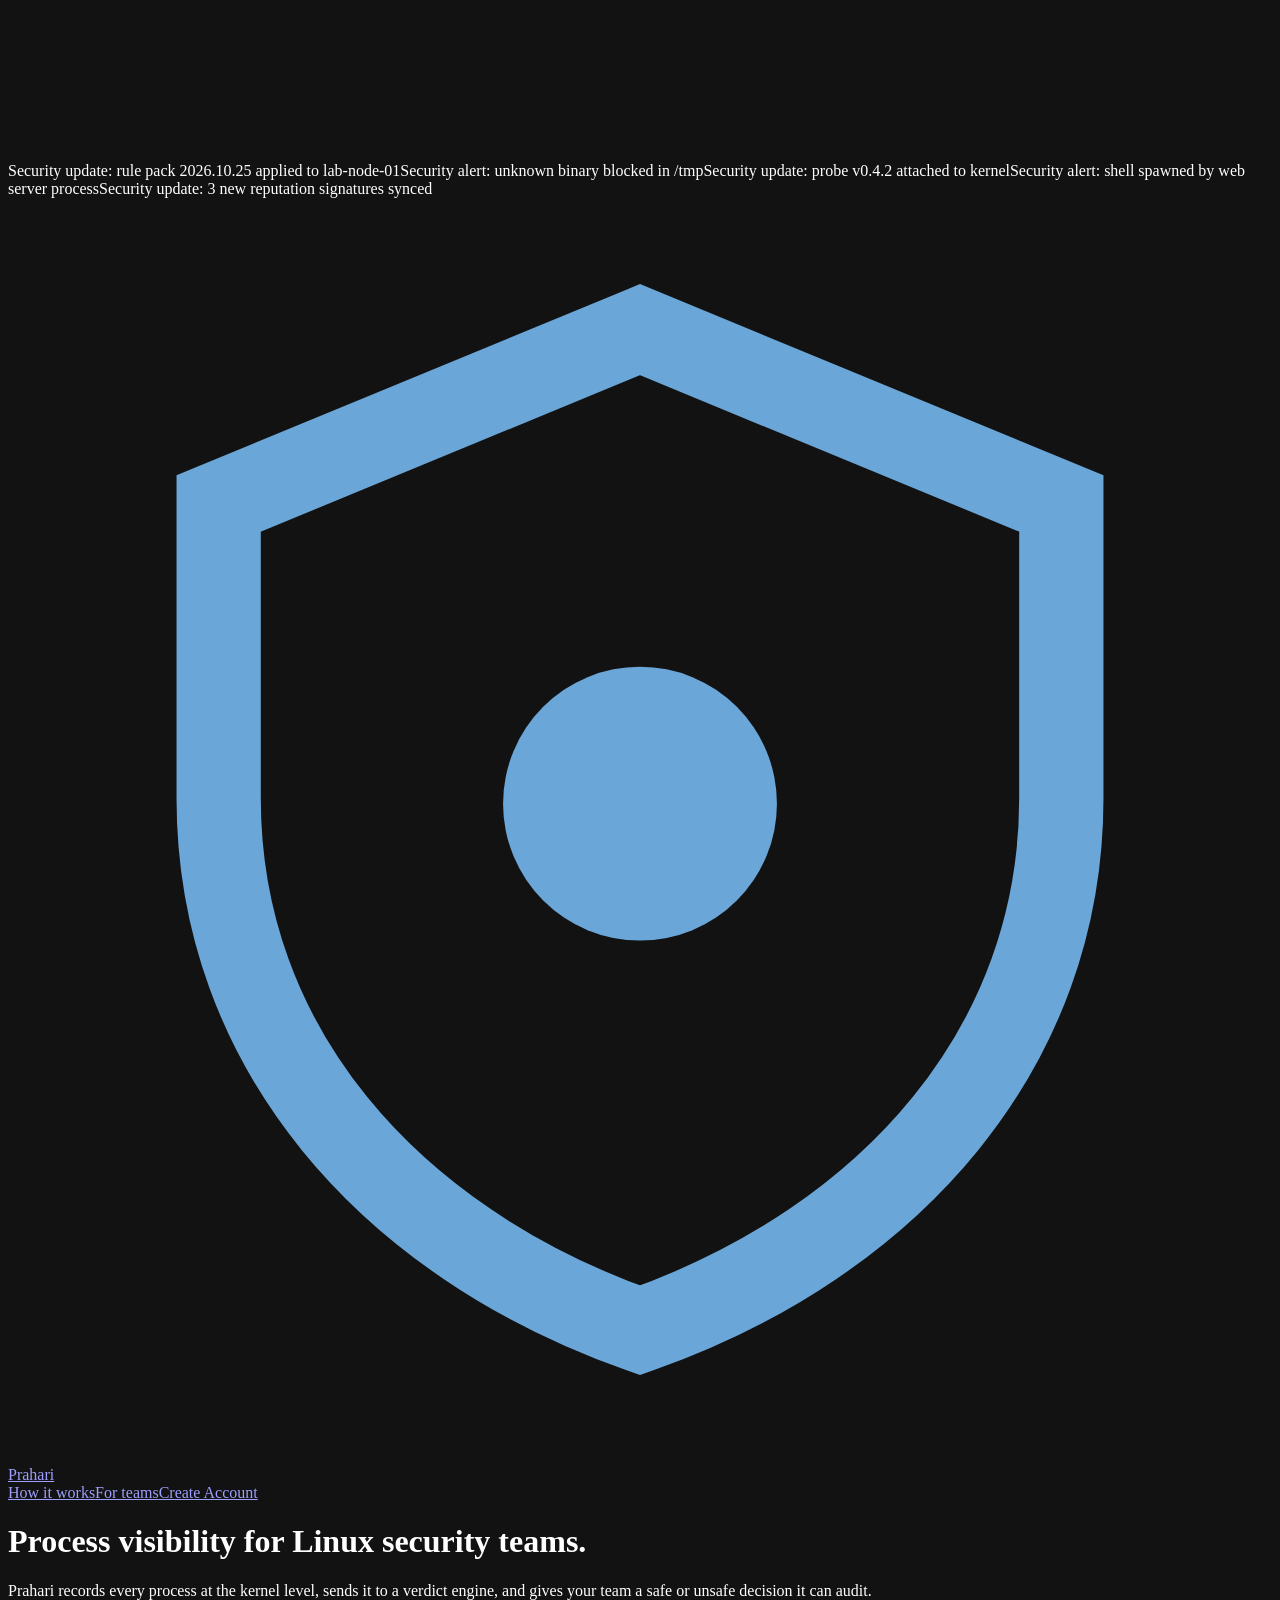
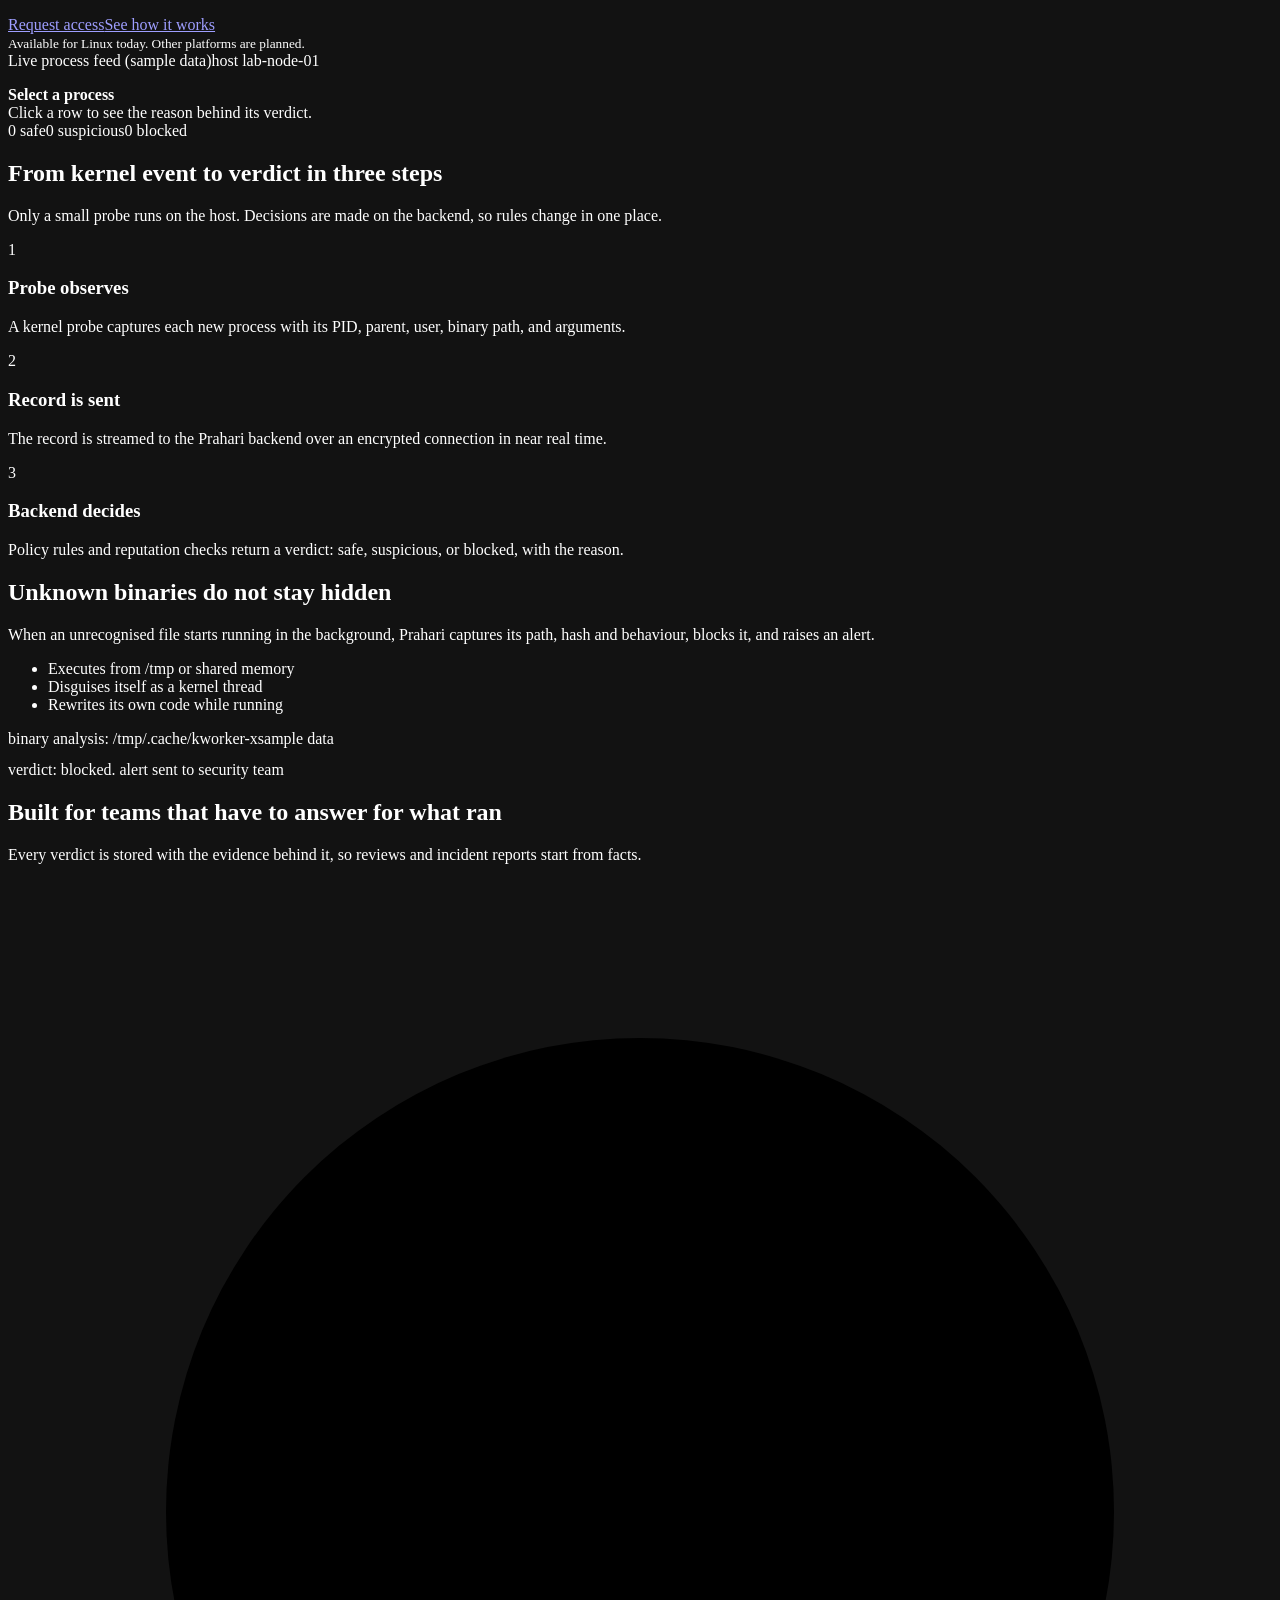
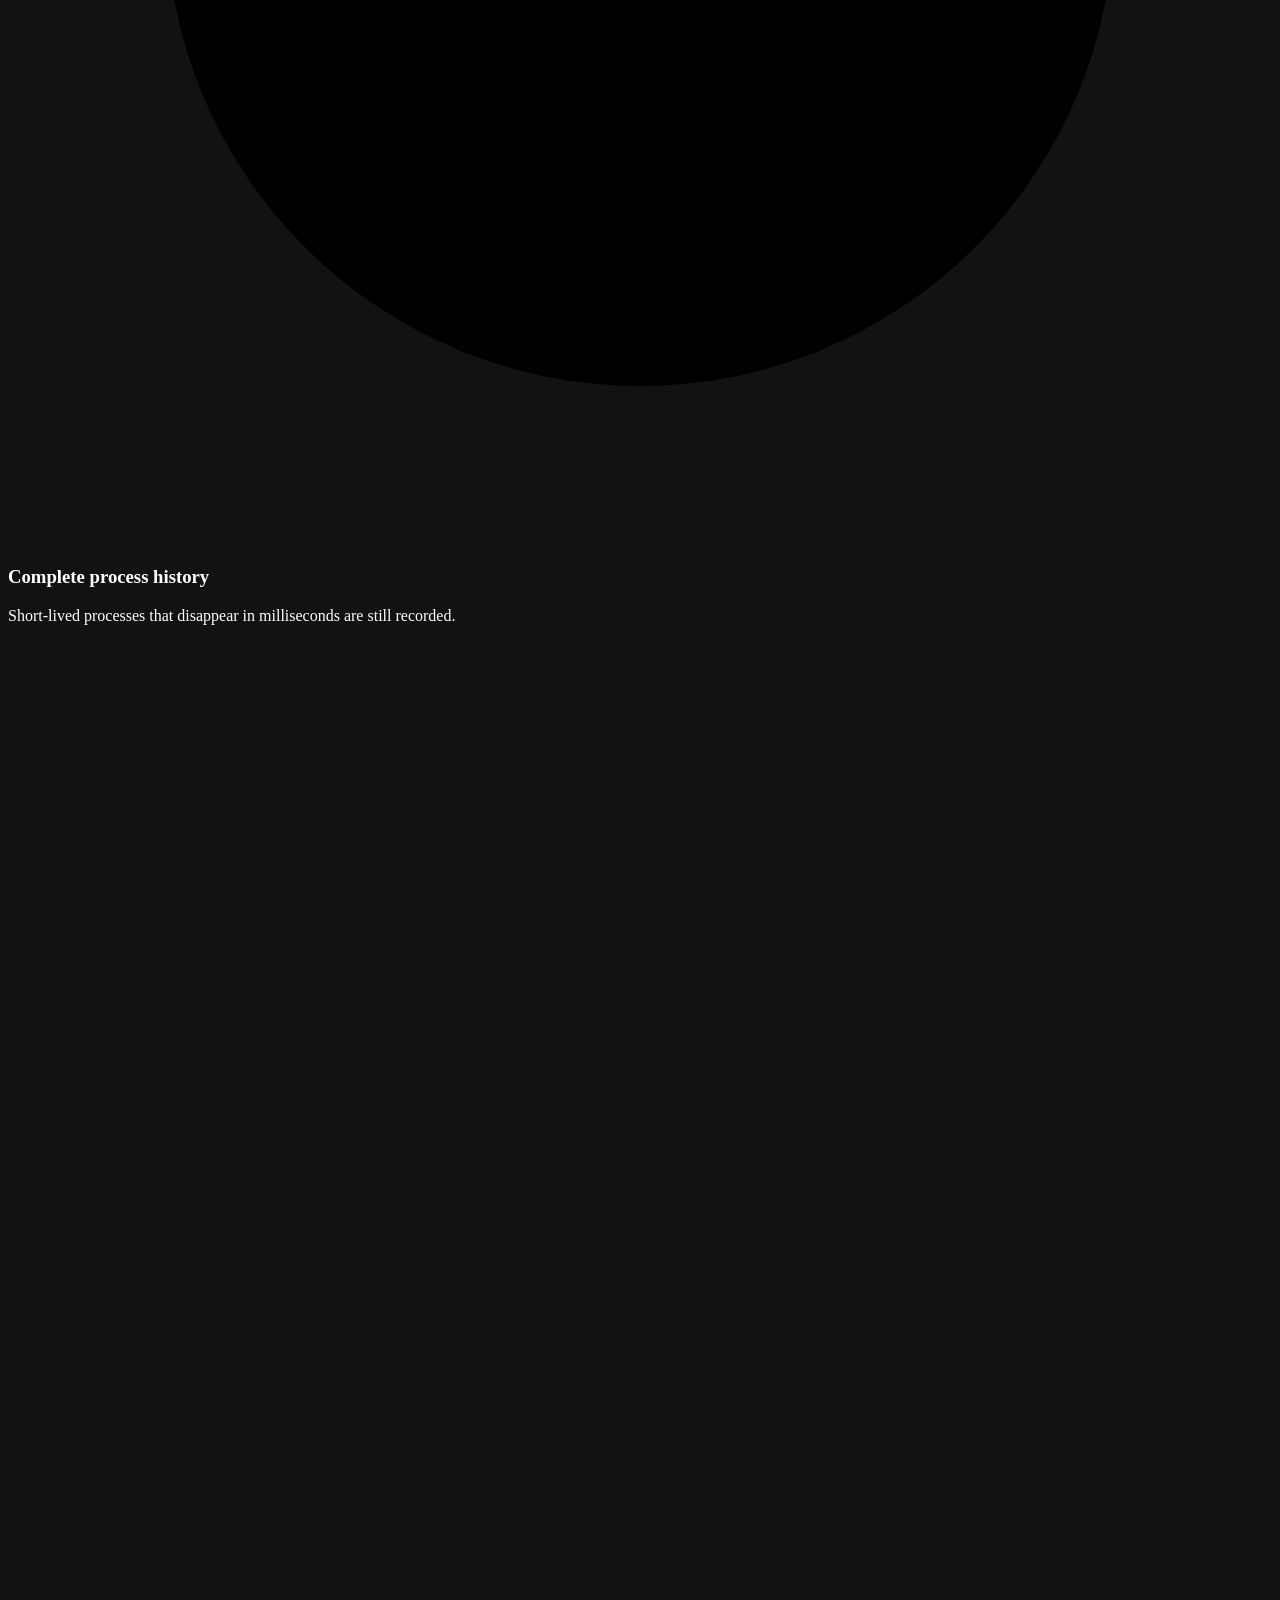
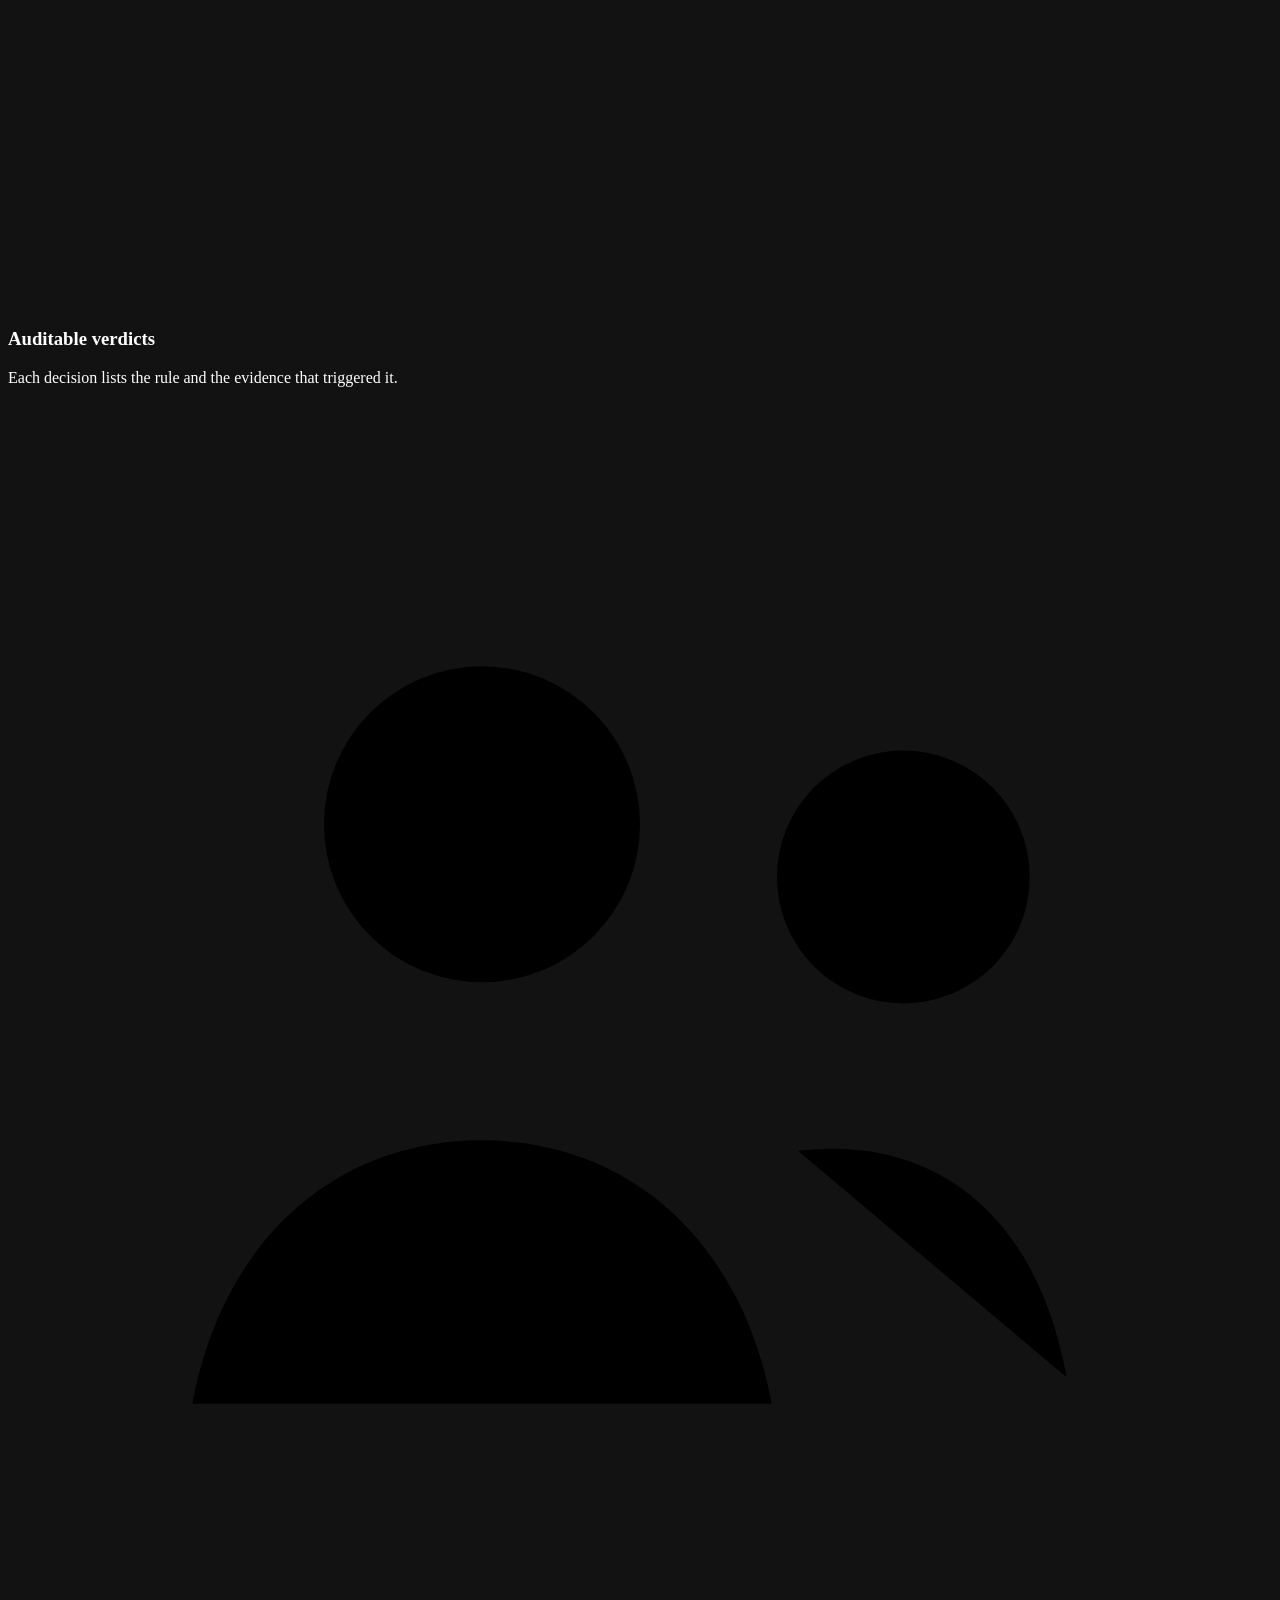
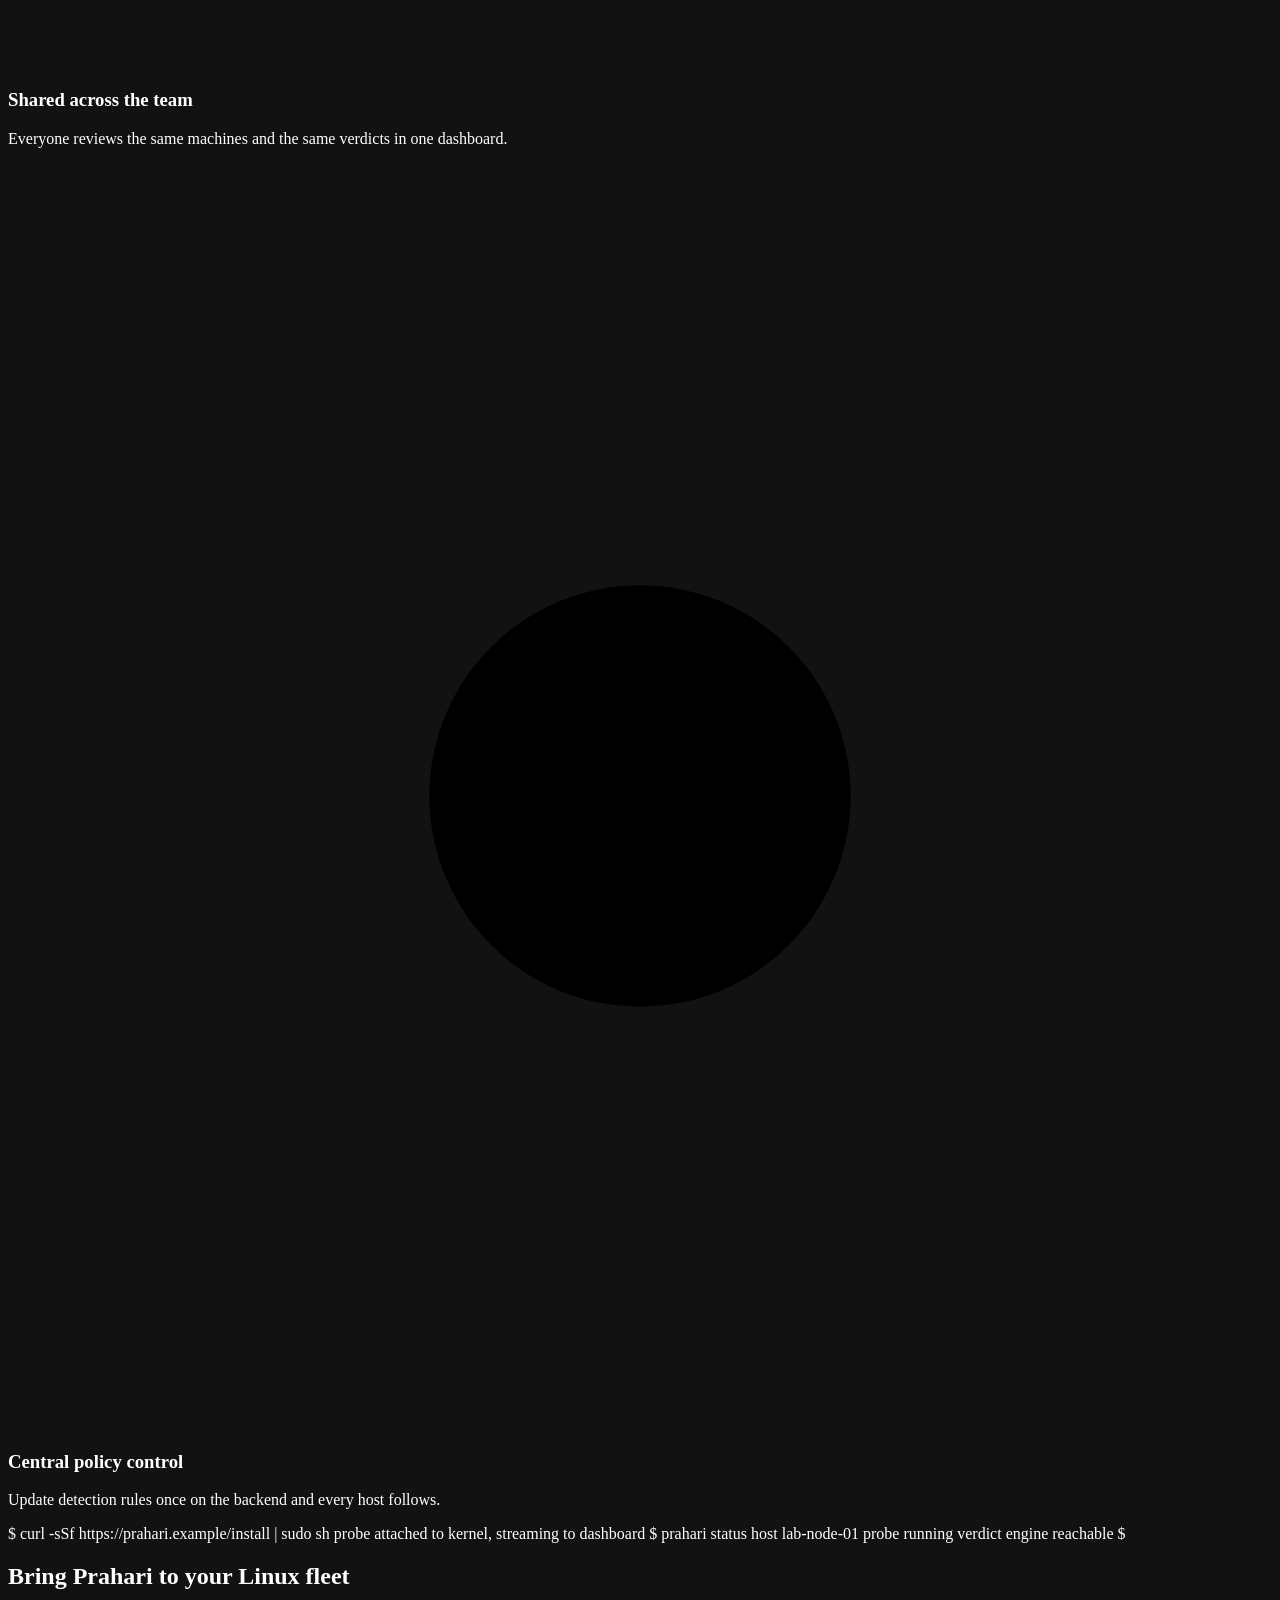
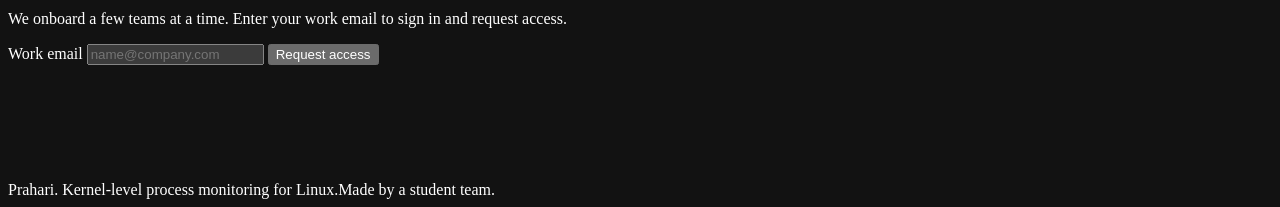
==== Frontend/HTML/index.html @ e9522fd1 "Hackathon project first commit !" ====
<!DOCTYPE html>
<html lang="en">
<head>
<meta charset="utf-8">
<meta name="viewport" content="width=device-width, initial-scale=1, viewport-fit=cover">
<title>Prahari: kernel-level process monitoring for Linux security teams</title>
<meta name="description" content="Prahari records every process at the kernel level on Linux, sends it to a verdict engine, and gives security teams an auditable safe or unsafe decision.">
<meta name="color-scheme" content="dark">
<link rel="preconnect" href="https://fonts.googleapis.com">
<link rel="preconnect" href="https://fonts.gstatic.com" crossorigin>
<link href="https://fonts.googleapis.com/css2?family=IBM+Plex+Sans:wght@400;500;600&family=IBM+Plex+Mono:wght@400;500&display=swap" rel="stylesheet">
<link rel="stylesheet" href="index.css">
</head>
<body>
<div class="cur-dot"></div><div class="cur-ring"></div>
<canvas id="rain" aria-hidden="true"></canvas><div class="vig" aria-hidden="true"></div><div id="alerts" aria-live="polite"></div>
<div class="ticker" aria-hidden="true"><div class="tk"><span class="u">Security update: rule pack 2026.10.25 applied to lab-node-01</span><span class="a">Security alert: unknown binary blocked in /tmp</span><span class="u">Security update: probe v0.4.2 attached to kernel</span><span class="a">Security alert: shell spawned by web server process</span><span class="u">Security update: 3 new reputation signatures synced</span></div></div>
<div class="wrap">
  <nav>
    <a class="logo" href="#top"><svg viewBox="0 0 24 24" fill="none" stroke="#6aa7d8" stroke-width="1.6"><path d="M12 2.5 4 5.8v5.6c0 4.7 3.2 8.4 8 10.1 4.8-1.7 8-5.4 8-10.1V5.8z"/><circle cx="12" cy="11.5" r="2.6" fill="#6aa7d8" stroke="none"/></svg>Prahari</a>
    <div class="links"><a href="#how">How it works</a><a href="#teams">For teams</a><a href="#join" class="btn" data-open-signup>Create Account</a></div>
  </nav>

  <header class="hero" id="top">
    <div>
      <h1 class="in">Process visibility for Linux security teams.</h1>
      <p class="in">Prahari records every process at the kernel level, sends it to a verdict engine, and gives your team a safe or unsafe decision it can audit.</p>
      <div class="cta in"><a class="btn" href="#join" data-open-login>Request access</a><a class="btn ghost" href="#how">See how it works</a></div>
      <small class="in">Available for Linux today. Other platforms are planned.</small>
    </div>

    <div class="scope in" aria-label="Live process feed demo">
      <div class="scope-h"><span class="live"><b></b>Live process feed (sample data)</span><span>host lab-node-01</span></div>
      <ul class="rows" id="rows"></ul>
      <div class="detail" id="detail"><b>Select a process</b><br><span style="color:var(--mute)">Click a row to see the reason behind its verdict.</span></div>
      <div class="counts"><span class="safe" id="c-safe">0 safe</span><span class="warn" id="c-warn">0 suspicious</span><span class="bad" id="c-bad">0 blocked</span></div>
    </div>
  </header>

  <section id="how">
    <h2 class="rv">From kernel event to verdict in three steps</h2>
    <p class="lead rv">Only a small probe runs on the host. Decisions are made on the backend, so rules change in one place.</p>
    <div class="steps rv" id="steps">
      <div class="step"><div class="n">1</div><h3>Probe observes</h3><p>A kernel probe captures each new process with its PID, parent, user, binary path, and arguments.</p></div>
      <div class="step"><div class="n">2</div><h3>Record is sent</h3><p>The record is streamed to the Prahari backend over an encrypted connection in near real time.</p></div>
      <div class="step"><div class="n">3</div><h3>Backend decides</h3><p>Policy rules and reputation checks return a verdict: safe, suspicious, or blocked, with the reason.</p></div>
    </div>
  </section>

  <section id="threats">
    <div class="cols2">
      <div class="rv">
        <h2>Unknown binaries do not stay hidden</h2>
        <p class="lead">When an unrecognised file starts running in the background, Prahari captures its path, hash and behaviour, blocks it, and raises an alert.</p>
        <ul class="pts"><li>Executes from /tmp or shared memory</li><li>Disguises itself as a kernel thread</li><li>Rewrites its own code while running</li></ul>
      </div>
      <div class="dumpbox rv" aria-label="Binary analysis demo">
        <div class="h"><span>binary analysis: /tmp/.cache/kworker-x</span><span>sample data</span></div>
        <pre id="dump"></pre>
        <div class="f">verdict: blocked. alert sent to security team</div>
      </div>
    </div>
  </section>

  <section id="teams">
    <h2 class="rv">Built for teams that have to answer for what ran</h2>
    <p class="lead rv">Every verdict is stored with the evidence behind it, so reviews and incident reports start from facts.</p>
    <div class="caps rv">
      <div class="cap"><svg viewBox="0 0 24 24"><circle cx="12" cy="12" r="9"/><path d="M12 7v5l3 2"/></svg><h3>Complete process history</h3><p>Short-lived processes that disappear in milliseconds are still recorded.</p></div>
      <div class="cap"><svg viewBox="0 0 24 24"><path d="M4 5h16M4 12h16M4 19h10"/></svg><h3>Auditable verdicts</h3><p>Each decision lists the rule and the evidence that triggered it.</p></div>
      <div class="cap"><svg viewBox="0 0 24 24"><circle cx="9" cy="8" r="3"/><circle cx="17" cy="9" r="2.4"/><path d="M3.5 19c.6-3.2 2.8-5 5.5-5s4.9 1.8 5.5 5M15 14.2c2.4-.3 4.5 1 5.1 4.3"/></svg><h3>Shared across the team</h3><p>Everyone reviews the same machines and the same verdicts in one dashboard.</p></div>
      <div class="cap"><svg viewBox="0 0 24 24"><path d="M12 3v4M12 17v4M3 12h4M17 12h4"/><circle cx="12" cy="12" r="4"/></svg><h3>Central policy control</h3><p>Update detection rules once on the backend and every host follows.</p></div>
    </div>
    <div class="term rv" aria-label="Example install">$ curl -sSf https://prahari.example/install | sudo sh
<span>probe attached to kernel, streaming to dashboard</span>
$ prahari status
<span>host lab-node-01   probe running   verdict engine reachable</span>
$ <i></i></div>
  </section>

  <section id="join" style="padding-bottom:100px">
    <div class="join rv">
      <div>
        <h2>Bring Prahari to your Linux fleet</h2>
        <p class="lead">We onboard a few teams at a time. Enter your work email to sign in and request access.</p>
      </div>
      <form id="f" novalidate>
        <label for="em">Work email</label>
        <input id="em" type="email" placeholder="name@company.com" autocomplete="email" required>
        <button class="btn" type="submit">Request access</button>
        <p class="ok" id="msg" role="status"></p>
      </form>
    </div>
  </section>

  <footer><span>Prahari. Kernel-level process monitoring for Linux.</span><span>Made by a student team.</span></footer>
</div>

<!-- ==================== Login modal (logic from login.js) ==================== -->
<div class="modal" id="login-modal" role="dialog" aria-modal="true" aria-labelledby="login-title" hidden>
  <div class="modal-card">
    <button type="button" class="modal-close" id="login-close" aria-label="Close">&times;</button>
    <h2 id="login-title">Sign in to Prahari</h2>
    <p class="sub">Use your work email and password. We will send a verification code next.</p>

    <form id="login-form" novalidate>
      <div class="field">
        <label for="li-email">Work email</label>
        <input id="li-email" type="email" placeholder="name@company.com" autocomplete="email">
        <p class="field-err" id="li-err-email"></p>
      </div>

      <div class="field">
        <label for="li-password">Password</label>
        <div class="pw-wrap">
          <input id="li-password" type="password" autocomplete="current-password" placeholder="Your password">
          <button type="button" class="password-toggle" data-target="li-password" aria-label="Show password">
            <svg class="eye-on" viewBox="0 0 24 24"><path d="M2 12s3.6-6.5 10-6.5S22 12 22 12s-3.6 6.5-10 6.5S2 12 2 12z"/><circle cx="12" cy="12" r="3"/></svg>
            <svg class="eye-off" viewBox="0 0 24 24"><path d="M3 3l18 18M10.6 6.2A9.9 9.9 0 0 1 12 6c6.4 0 10 6 10 6a17 17 0 0 1-3.2 3.9M6.5 7.6C3.9 9.3 2 12 2 12s3.6 6 10 6c1.5 0 2.8-.3 4-.8"/><path d="M9.9 10a3 3 0 0 0 4.1 4.1"/></svg>
          </button>
        </div>
        <p class="field-err" id="li-err-password"></p>
      </div>

      <button type="submit" class="btn card-submit">Sign in</button>
      <p class="card-status" id="login-status" role="status"></p>
      <p class="switch">New here? <button type="button" class="linkbtn" data-switch-signup>Create an account</button></p>
    </form>
  </div>
</div>

<!-- ==================== Signup modal (logic from signup.js) ==================== -->
<div class="modal" id="signup-modal" role="dialog" aria-modal="true" aria-labelledby="signup-title" hidden>
  <div class="modal-card wide">
    <button type="button" class="modal-close" id="signup-close" aria-label="Close">&times;</button>

    <form id="signupForm" novalidate>
      <h2 id="signup-title">Create your Prahari account</h2>
      <p class="sub">Fill in your details. We will send a verification code to your email.</p>

      <div class="row2">
        <div class="field">
          <label for="firstName">First name</label>
          <input id="firstName" type="text" autocomplete="given-name">
          <p class="field-err" id="firstNameError"></p>
        </div>
        <div class="field">
          <label for="lastName">Last name</label>
          <input id="lastName" type="text" autocomplete="family-name">
          <p class="field-err" id="lastNameError"></p>
        </div>
      </div>

      <div class="field">
        <label for="username">Username</label>
        <input id="username" type="text" autocomplete="username" placeholder="letters, numbers, underscore">
        <p class="field-err" id="usernameError"></p>
      </div>

      <div class="field">
        <label for="email">Work email</label>
        <input id="email" type="email" autocomplete="email" placeholder="name@company.com">
        <p class="field-err" id="emailError"></p>
      </div>

      <div class="field">
        <label for="institution">Institution / Company</label>
        <input id="institution" type="text" autocomplete="organization">
        <p class="field-err" id="institutionError"></p>
      </div>

      <div class="field">
        <label id="interestLabel">Interest</label>
        <div class="picker" id="interestPicker">
          <button type="button" class="picker-trigger" id="interestTrigger" aria-haspopup="listbox" aria-expanded="false" aria-labelledby="interestLabel interestTrigger">
            <span class="picker-icon" id="triggerIcon"></span>
            <span id="triggerText">Select your interest</span>
            <span class="chev" aria-hidden="true">&#9662;</span>
          </button>
          <input type="hidden" id="interest">
          <div class="picker-panel" id="interestPanel" role="listbox" hidden>
            <!-- Change data-value to match the values your backend expects -->
            <button type="button" class="interest-card" role="option" aria-selected="false" data-value="security" data-label="Security / SOC">
              <svg viewBox="0 0 24 24"><path d="M12 2.5 4 5.8v5.6c0 4.7 3.2 8.4 8 10.1 4.8-1.7 8-5.4 8-10.1V5.8z"/></svg><span>Security / SOC</span>
            </button>
            <button type="button" class="interest-card" role="option" aria-selected="false" data-value="devops" data-label="DevOps / SRE">
              <svg viewBox="0 0 24 24"><path d="M4 6h16v5H4zM4 13h16v5H4z"/><path d="M7 8.5h.01M7 15.5h.01"/></svg><span>DevOps / SRE</span>
            </button>
            <button type="button" class="interest-card" role="option" aria-selected="false" data-value="development" data-label="Software development">
              <svg viewBox="0 0 24 24"><path d="m8 7-5 5 5 5M16 7l5 5-5 5M14 5l-4 14"/></svg><span>Software development</span>
            </button>
            <button type="button" class="interest-card" role="option" aria-selected="false" data-value="research" data-label="Research / Academia">
              <svg viewBox="0 0 24 24"><circle cx="11" cy="11" r="6"/><path d="m20 20-4.2-4.2"/></svg><span>Research / Academia</span>
            </button>
            <button type="button" class="interest-card" role="option" aria-selected="false" data-value="other" data-label="Other">
              <svg viewBox="0 0 24 24"><circle cx="6" cy="12" r="1.4"/><circle cx="12" cy="12" r="1.4"/><circle cx="18" cy="12" r="1.4"/></svg><span>Other</span>
            </button>
          </div>
        </div>
        <p class="field-err" id="interestError"></p>
      </div>

      <div class="field">
        <label for="password">Password</label>
        <div class="pw-wrap">
          <input id="password" type="password" autocomplete="new-password" placeholder="At least 8 characters">
          <button type="button" class="su-toggle" data-target="password" aria-label="Show password">Show</button>
        </div>
        <div class="strength" aria-hidden="true"><span></span><span></span><span></span><span></span></div>
        <p class="field-err" id="passwordError"></p>
      </div>

      <div class="field">
        <label for="confirmPassword">Confirm password</label>
        <div class="pw-wrap">
          <input id="confirmPassword" type="password" autocomplete="new-password">
          <button type="button" class="su-toggle" data-target="confirmPassword" aria-label="Show password">Show</button>
        </div>
        <p class="field-err" id="confirmPasswordError"></p>
      </div>

      <div class="field">
        <label class="terms"><input type="checkbox" id="terms"><span>I accept the terms and privacy policy.</span></label>
        <p class="field-err" id="termsError"></p>
      </div>

      <button type="submit" class="btn submit-btn"><span>Create account</span></button>
      <p class="card-status" id="signup-status" role="status"></p>
      <p class="switch">Already have an account? <button type="button" class="linkbtn" data-switch-login>Sign in</button></p>
    </form>

    <div class="su-success" id="successState" hidden>
      <h3>Account created</h3>
      <p>Your account has been created successfully.</p>
      <button type="button" class="btn" id="backToForm">Back to form</button>
    </div>
  </div>
</div>

<script src="index.js"></script>
</body>
</html>
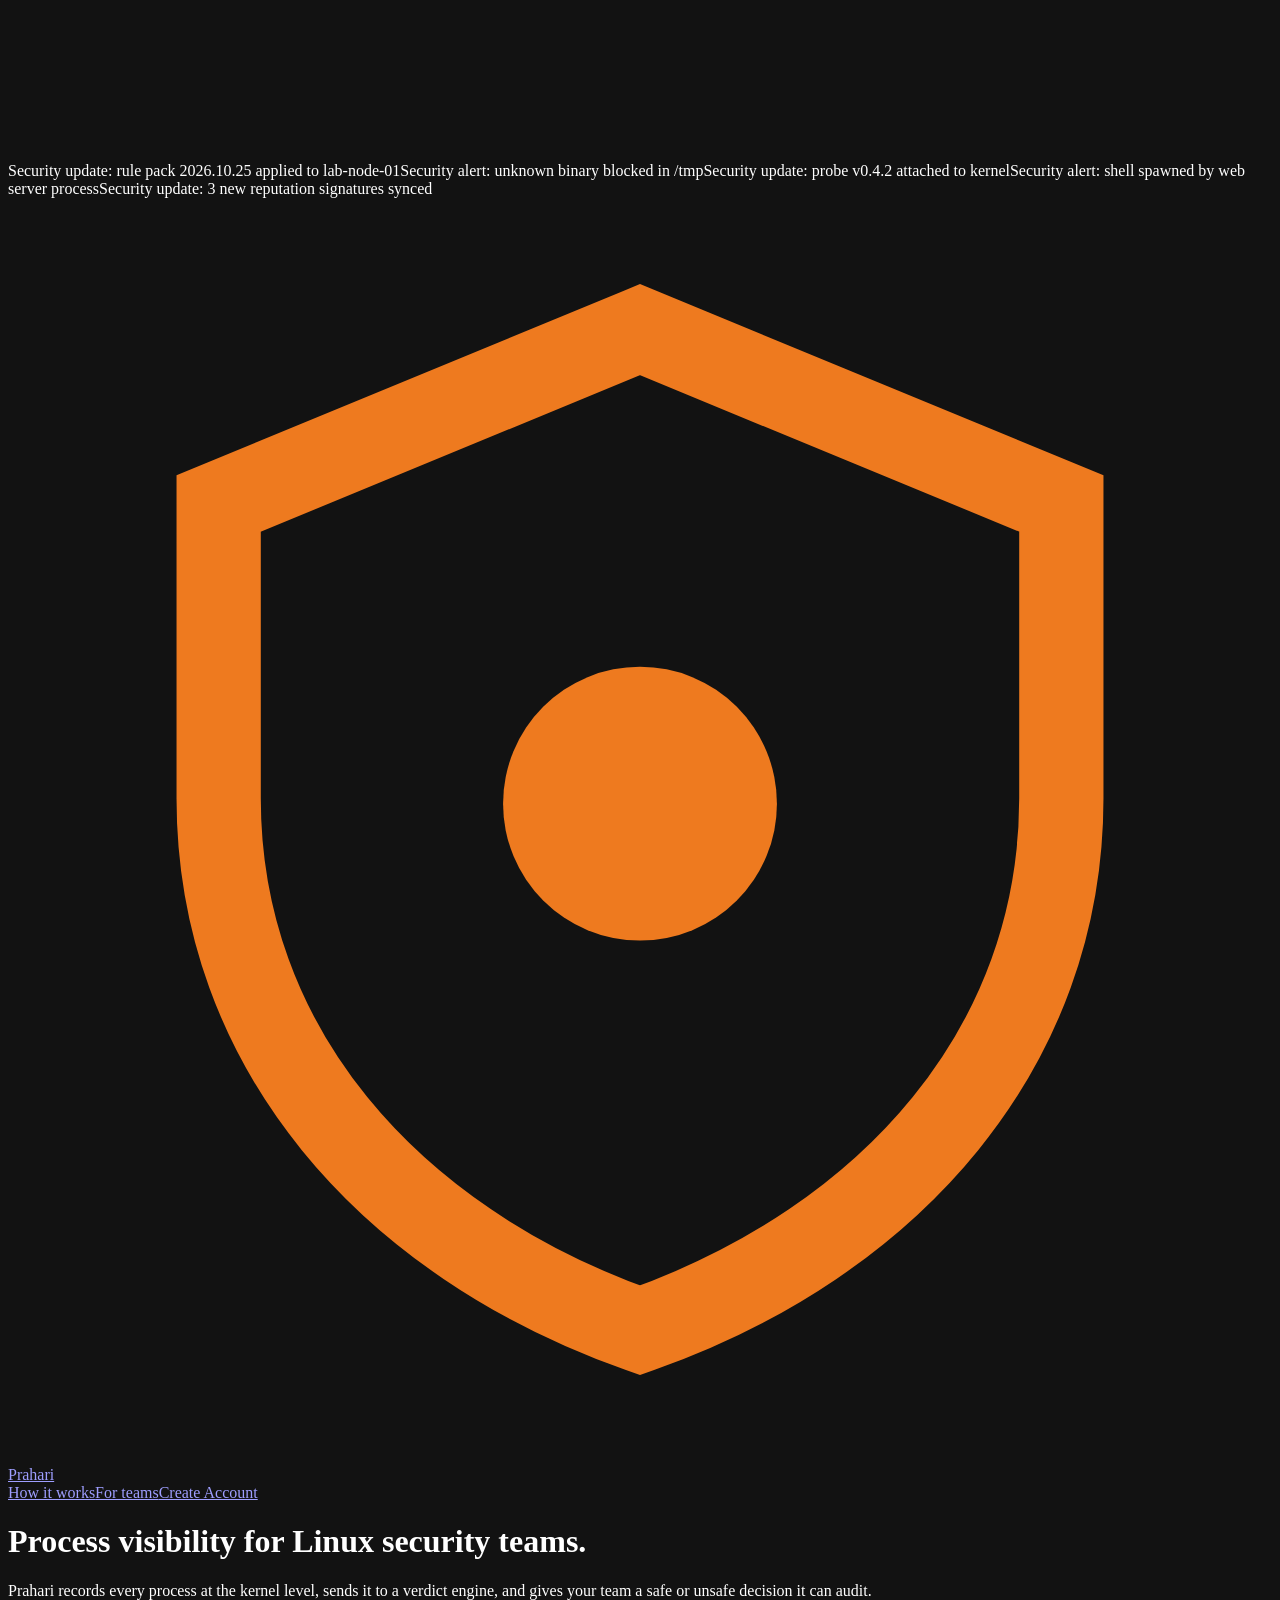
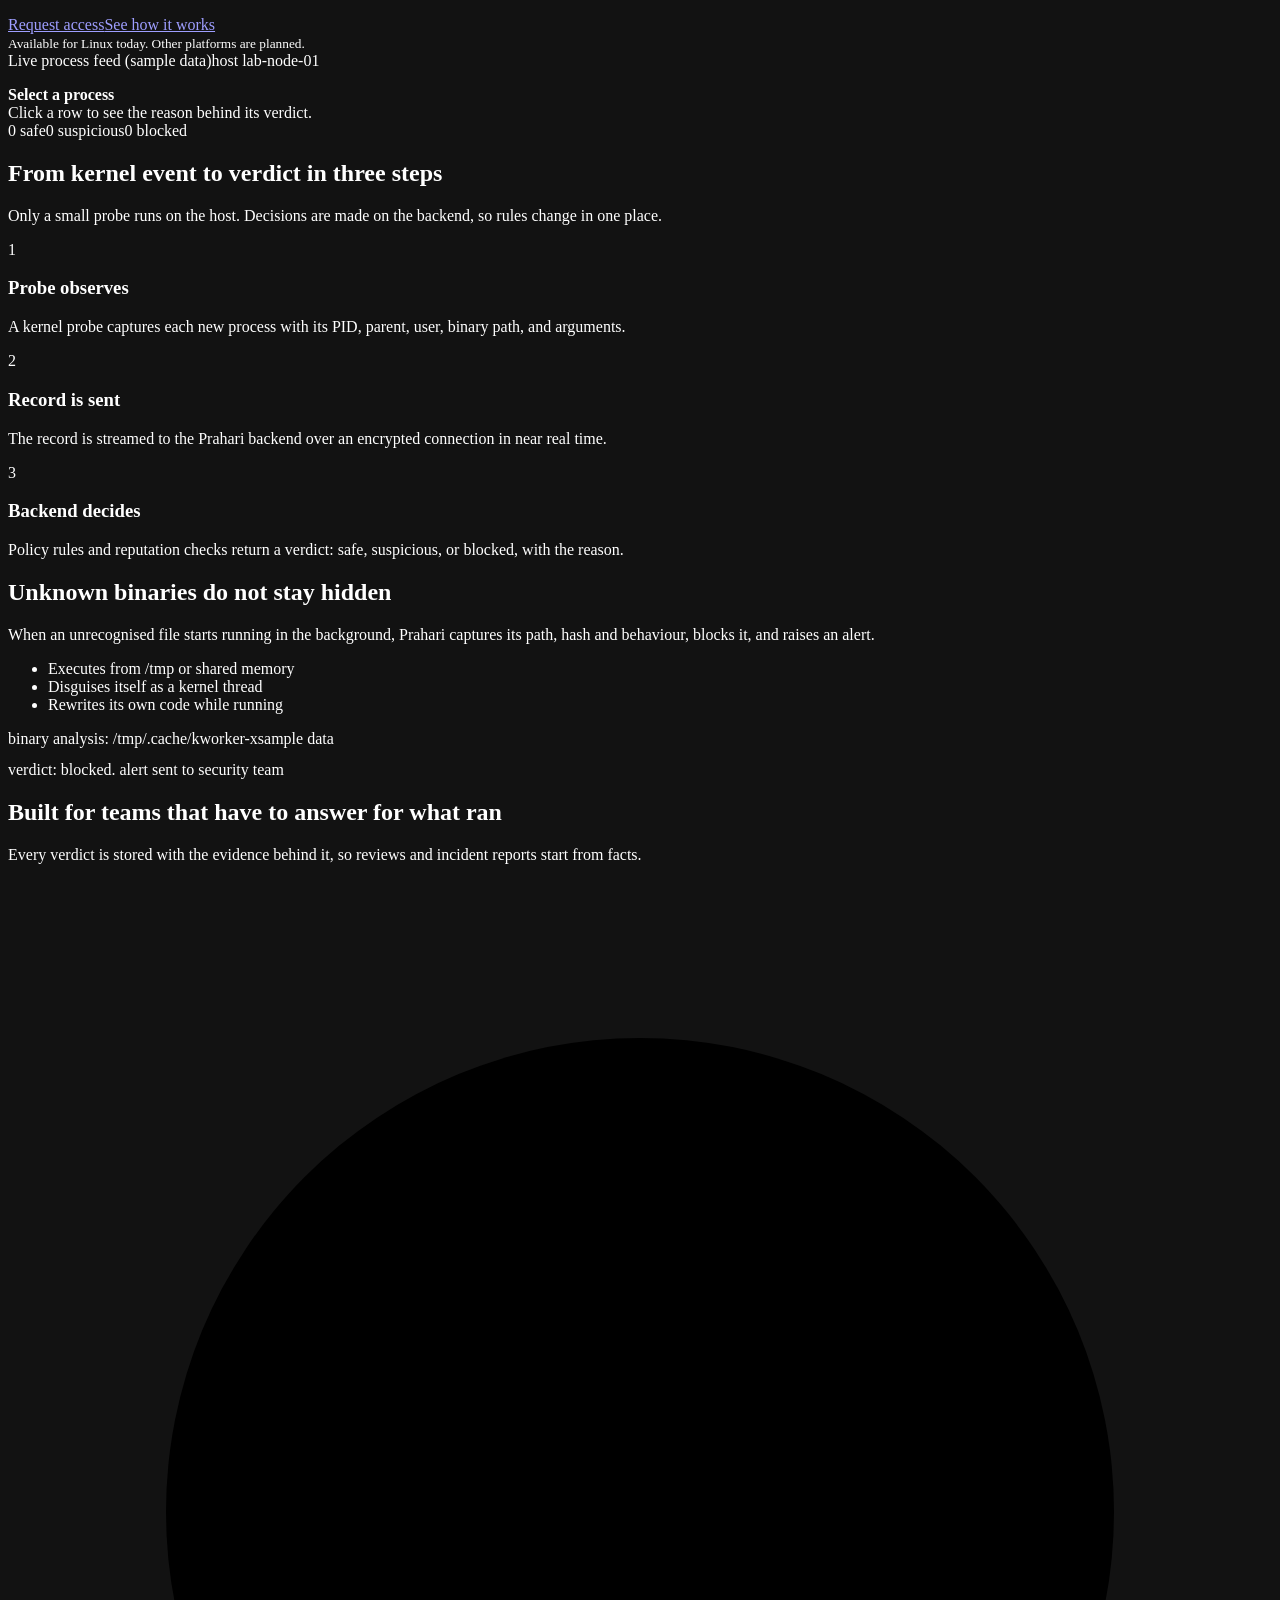
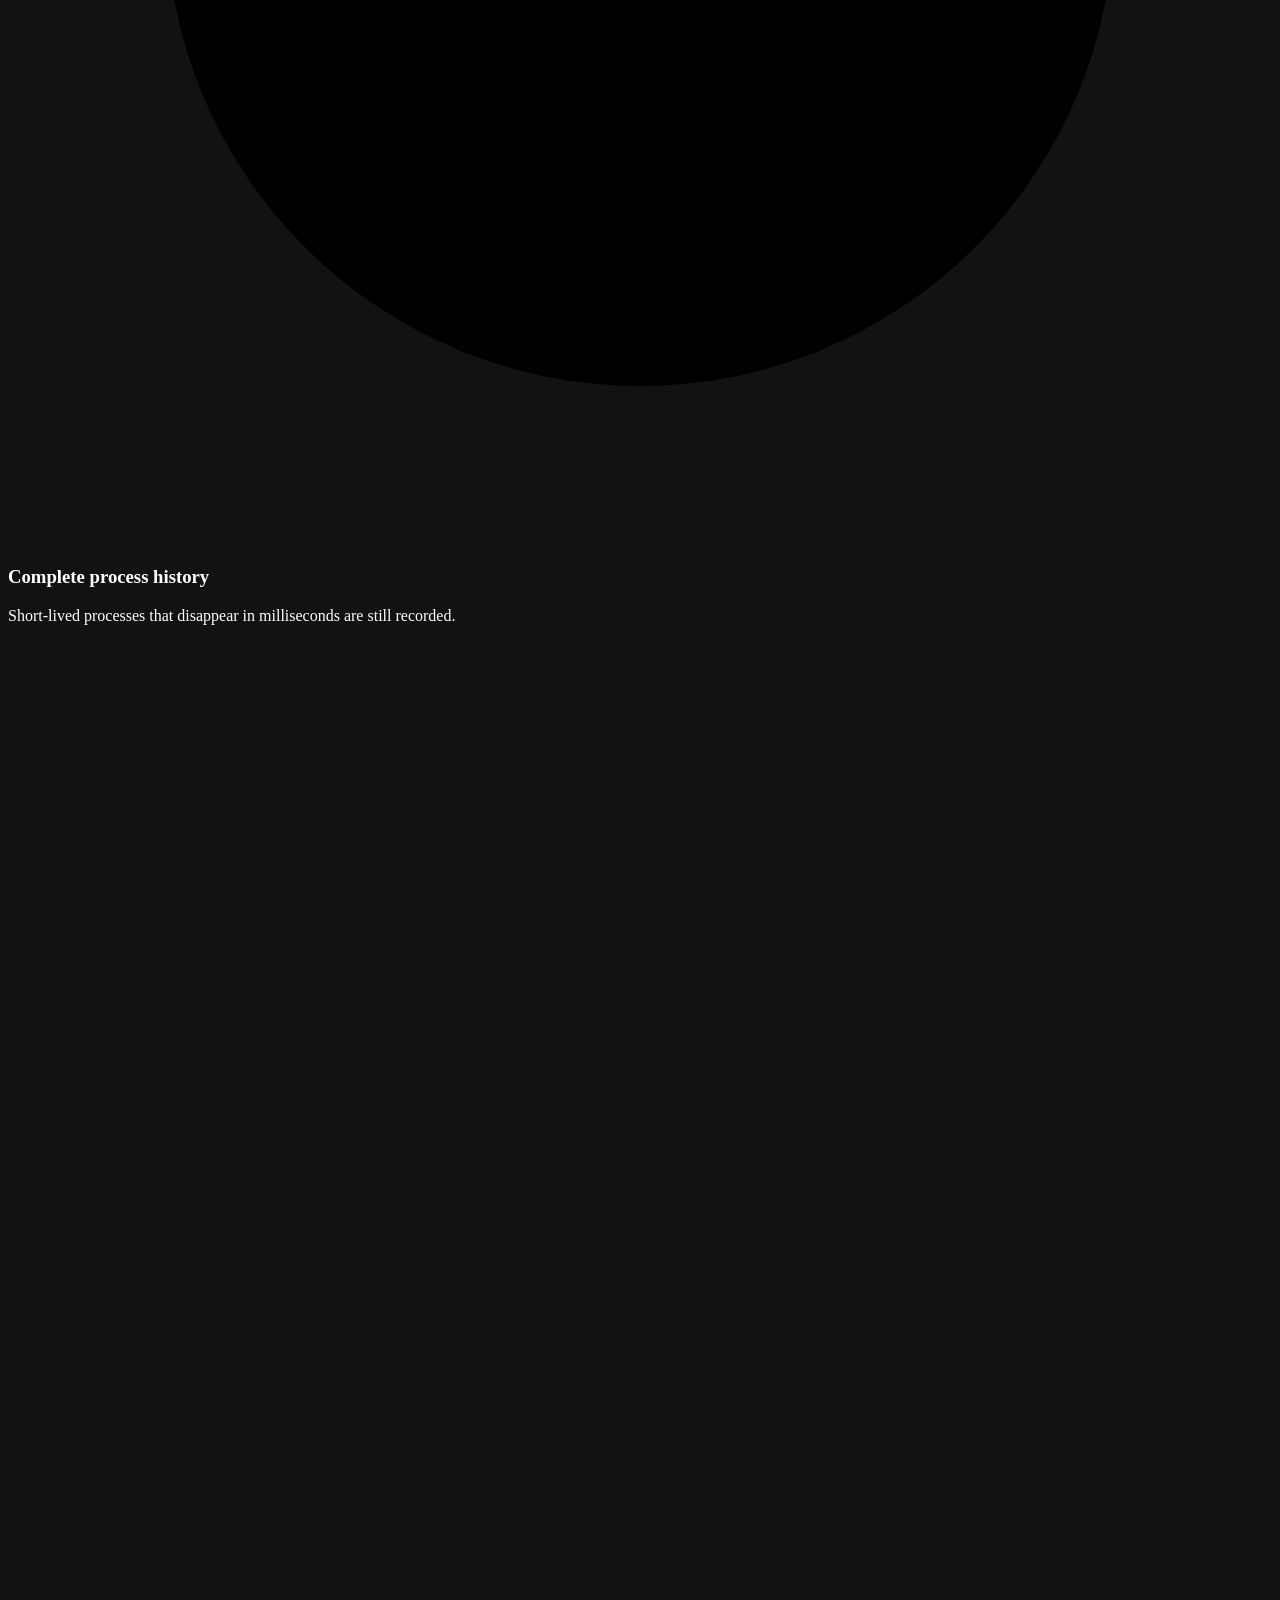
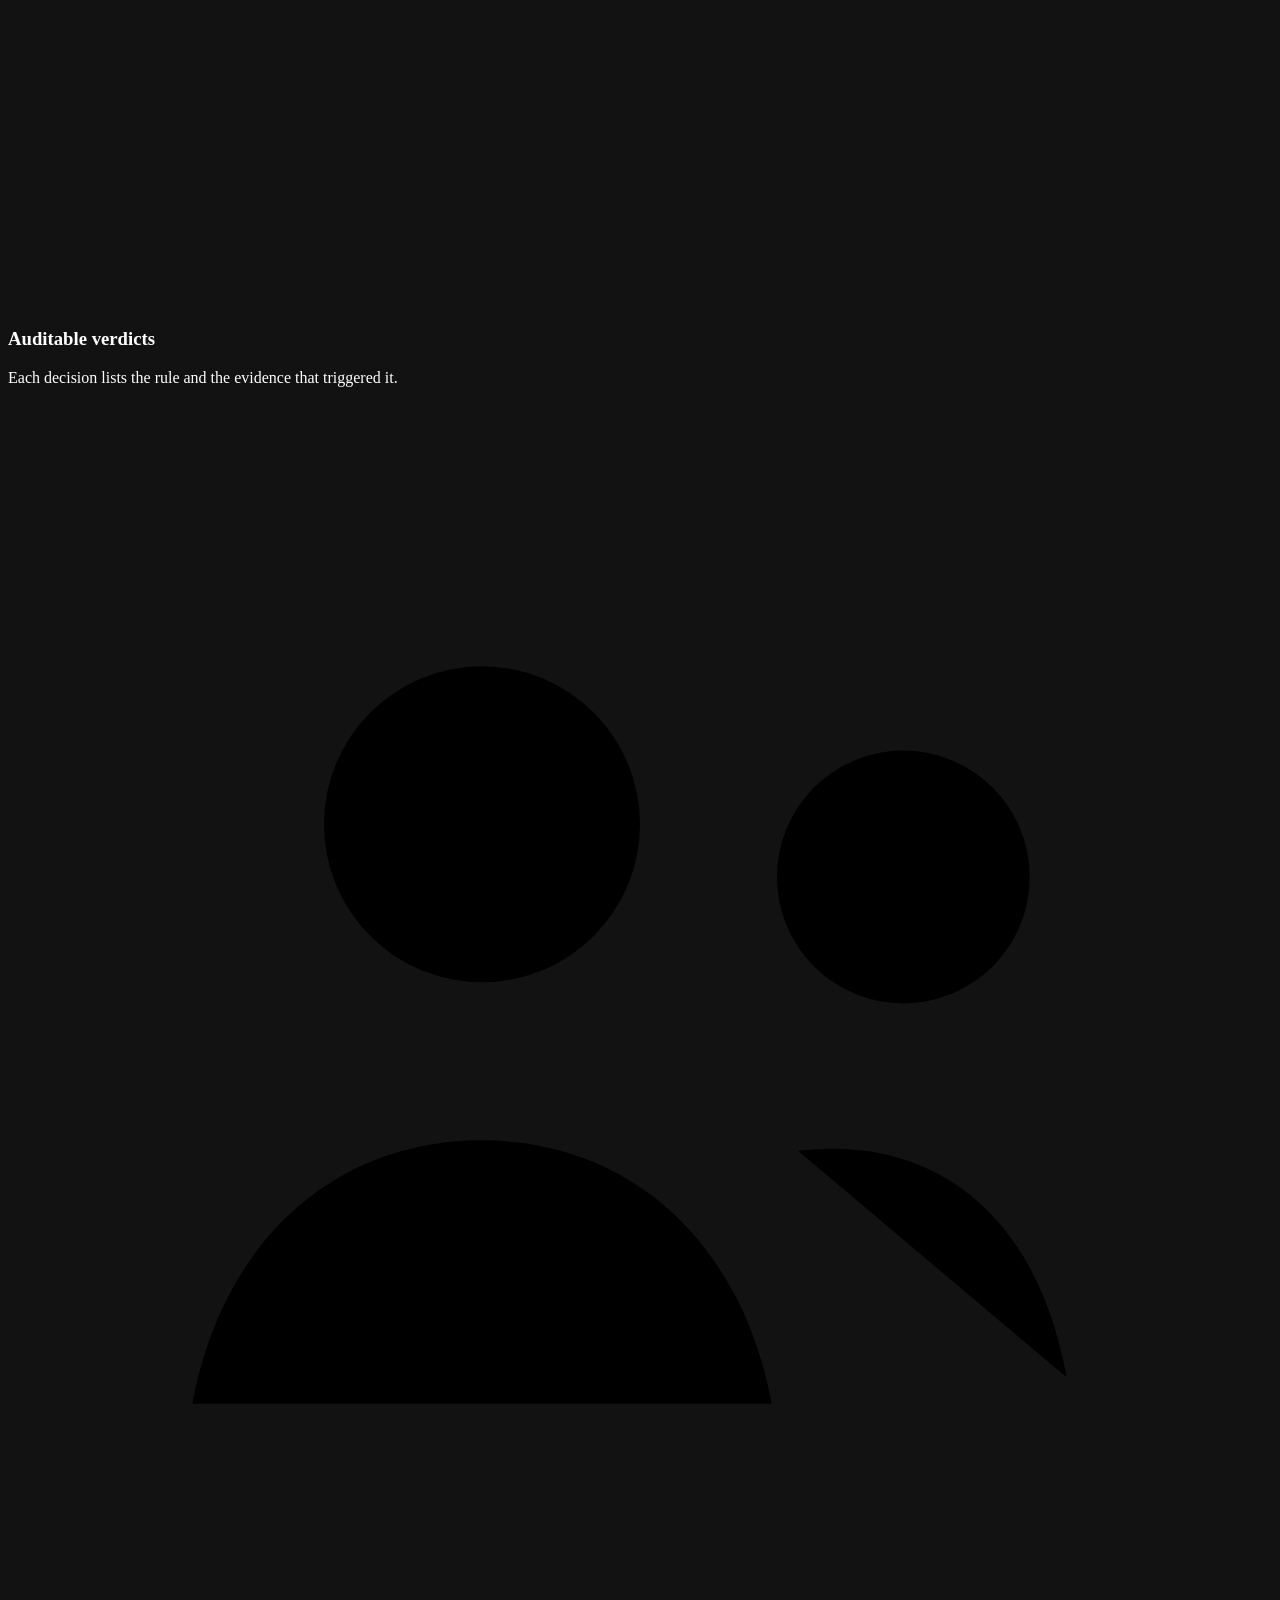
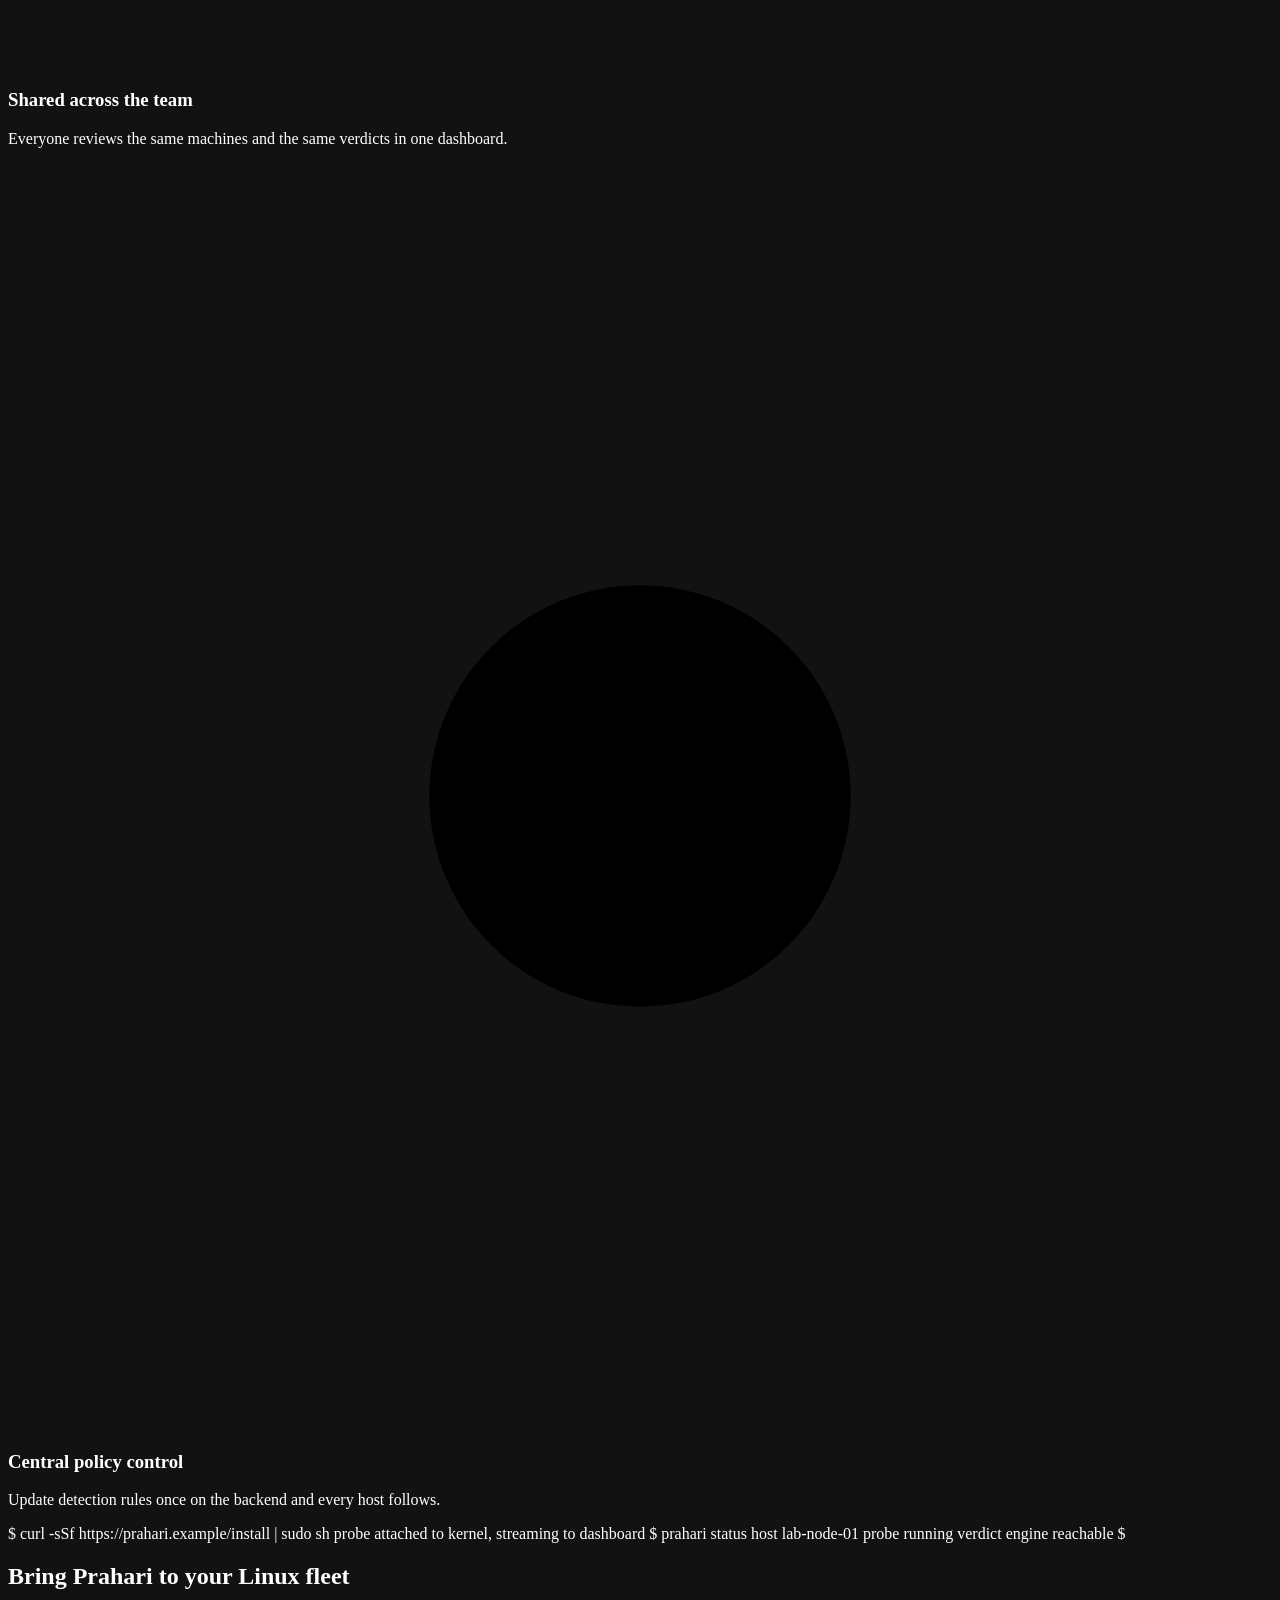
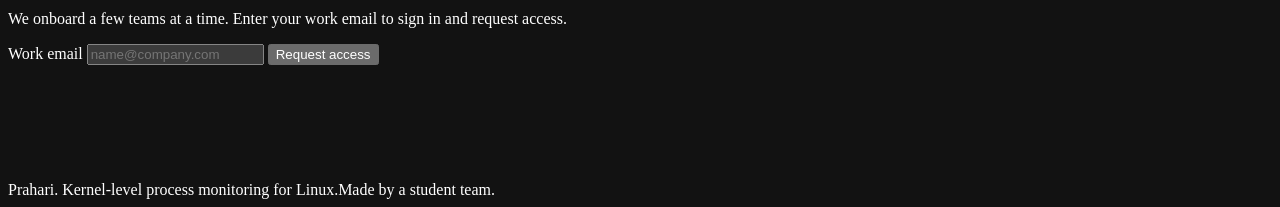
==== commit 5b2f7cac: "This time it will be Do or Die!" ====
--- a/Frontend/HTML/index.html
+++ b/Frontend/HTML/index.html
@@ -8,7 +8,7 @@
 <meta name="color-scheme" content="dark">
 <link rel="preconnect" href="https://fonts.googleapis.com">
 <link rel="preconnect" href="https://fonts.gstatic.com" crossorigin>
-<link href="https://fonts.googleapis.com/css2?family=IBM+Plex+Sans:wght@400;500;600&family=IBM+Plex+Mono:wght@400;500&display=swap" rel="stylesheet">
+<link href="https://fonts.googleapis.com/css2?family=Oswald:wght@400;500;600;700&family=Courier+Prime:ital,wght@0,400;0,700;1,400&display=swap" rel="stylesheet">
 <link rel="stylesheet" href="index.css">
 </head>
 <body>
@@ -17,7 +17,7 @@
 <div class="ticker" aria-hidden="true"><div class="tk"><span class="u">Security update: rule pack 2026.10.25 applied to lab-node-01</span><span class="a">Security alert: unknown binary blocked in /tmp</span><span class="u">Security update: probe v0.4.2 attached to kernel</span><span class="a">Security alert: shell spawned by web server process</span><span class="u">Security update: 3 new reputation signatures synced</span></div></div>
 <div class="wrap">
   <nav>
-    <a class="logo" href="#top"><svg viewBox="0 0 24 24" fill="none" stroke="#6aa7d8" stroke-width="1.6"><path d="M12 2.5 4 5.8v5.6c0 4.7 3.2 8.4 8 10.1 4.8-1.7 8-5.4 8-10.1V5.8z"/><circle cx="12" cy="11.5" r="2.6" fill="#6aa7d8" stroke="none"/></svg>Prahari</a>
+    <a class="logo" href="#top"><svg viewBox="0 0 24 24" fill="none" stroke="#ee7a1f" stroke-width="1.6"><path d="M12 2.5 4 5.8v5.6c0 4.7 3.2 8.4 8 10.1 4.8-1.7 8-5.4 8-10.1V5.8z"/><circle cx="12" cy="11.5" r="2.6" fill="#ee7a1f" stroke="none"/></svg>Prahari</a>
     <div class="links"><a href="#how">How it works</a><a href="#teams">For teams</a><a href="#join" class="btn" data-open-signup>Create Account</a></div>
   </nav>
 
